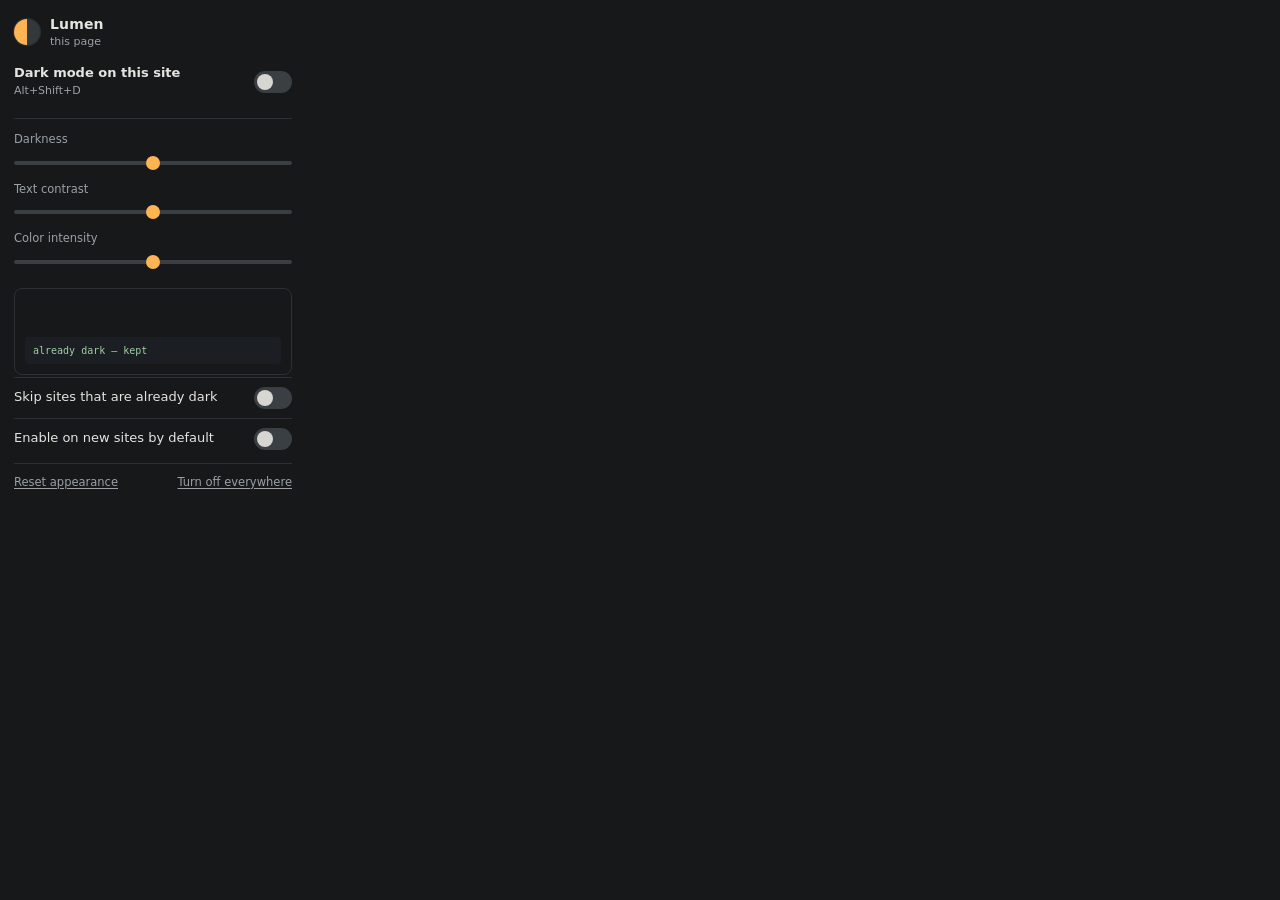
==== src/popup/popup.html @ c41f9b91 "first commit" ====
<!doctype html>
<html lang="en">
<head>
  <meta charset="utf-8">
  <link rel="stylesheet" href="popup.css">
</head>
<body>
  <header>
    <div class="mark" aria-hidden="true"></div>
    <div class="titles">
      <h1>Lumen</h1>
      <p id="site">this page</p>
    </div>
  </header>

  <div class="row primary">
    <label for="site-toggle">
      <span class="label">Dark mode on this site</span>
      <span class="hint" id="site-hint">Alt+Shift+D</span>
    </label>
    <button id="site-toggle" class="switch" role="switch" aria-checked="false"></button>
  </div>

  <p class="notice" id="notice" hidden></p>

  <div class="sliders" id="sliders">
    <div class="slider">
      <label for="darkness">Darkness <output id="darkness-out"></output></label>
      <input type="range" id="darkness" min="0" max="100" step="5">
    </div>
    <div class="slider">
      <label for="contrast">Text contrast <output id="contrast-out"></output></label>
      <input type="range" id="contrast" min="0" max="100" step="5">
    </div>
    <div class="slider">
      <label for="saturation">Color intensity <output id="saturation-out"></output></label>
      <input type="range" id="saturation" min="0" max="100" step="5">
    </div>
  </div>

  <div class="preview" id="preview">
    <div class="preview-page">
      <div class="preview-title"></div>
      <div class="preview-line"></div>
      <div class="preview-line short"></div>
      <pre class="preview-code">already dark — kept</pre>
    </div>
  </div>

  <div class="row">
    <label for="skip-dark">
      <span class="label">Skip sites that are already dark</span>
    </label>
    <button id="skip-dark" class="switch" role="switch" aria-checked="false"></button>
  </div>

  <div class="row">
    <label for="default-on">
      <span class="label">Enable on new sites by default</span>
    </label>
    <button id="default-on" class="switch" role="switch" aria-checked="false"></button>
  </div>

  <footer>
    <button id="reset" class="link">Reset appearance</button>
    <button id="master" class="link danger">Turn off everywhere</button>
  </footer>

  <script src="popup.js"></script>
</body>
</html>
---- src/popup/popup.css ----
:root {
  --bg: #16181a;
  --panel: #1e2124;
  --line: #2c3034;
  --text: #e6e4e1;
  --muted: #9aa0a6;
  --accent: #ffb454;
  color-scheme: dark;
}

* { box-sizing: border-box; }

body {
  width: 306px;
  margin: 0;
  padding: 14px;
  background: var(--bg);
  color: var(--text);
  font: 13px/1.45 system-ui, -apple-system, "Segoe UI", sans-serif;
}

header {
  display: flex;
  align-items: center;
  gap: 10px;
  margin-bottom: 14px;
}

.mark {
  width: 26px;
  height: 26px;
  border-radius: 50%;
  flex: none;
  background: linear-gradient(90deg, var(--accent) 0 50%, #33383d 50% 100%);
  box-shadow: 0 0 0 1px var(--line);
}

.titles h1 {
  margin: 0;
  font-size: 14px;
  font-weight: 600;
  letter-spacing: .01em;
}

.titles p {
  margin: 0;
  font-size: 11px;
  color: var(--muted);
  max-width: 220px;
  overflow: hidden;
  text-overflow: ellipsis;
  white-space: nowrap;
}

.row {
  display: flex;
  align-items: center;
  justify-content: space-between;
  gap: 12px;
  padding: 9px 0;
  border-top: 1px solid var(--line);
}

.row.primary {
  border-top: 0;
  padding-top: 0;
}

.row label { cursor: pointer; }

.label { display: block; }

.row.primary .label { font-weight: 600; }

.hint {
  display: block;
  font-size: 11px;
  color: var(--muted);
}

.switch {
  position: relative;
  width: 38px;
  height: 22px;
  flex: none;
  padding: 0;
  border: 0;
  border-radius: 11px;
  background: #3a3f44;
  cursor: pointer;
  transition: background .15s ease;
}

.switch::after {
  content: "";
  position: absolute;
  top: 3px;
  left: 3px;
  width: 16px;
  height: 16px;
  border-radius: 50%;
  background: #d8d6d3;
  transition: transform .15s ease;
}

.switch[aria-checked="true"] { background: var(--accent); }
.switch[aria-checked="true"]::after { transform: translateX(16px); background: #1a1c1e; }
.switch:focus-visible { outline: 2px solid var(--accent); outline-offset: 2px; }

.notice {
  margin: 10px 0 0;
  padding: 8px 10px;
  border-radius: 6px;
  background: #24282c;
  color: var(--muted);
  font-size: 11.5px;
}

.sliders {
  padding: 12px 0 4px;
  border-top: 1px solid var(--line);
  margin-top: 10px;
}

.sliders[data-disabled="true"] {
  opacity: .4;
  pointer-events: none;
}

.slider { margin-bottom: 10px; }

.slider label {
  display: flex;
  justify-content: space-between;
  font-size: 11.5px;
  color: var(--muted);
  margin-bottom: 4px;
}

.slider output { color: var(--text); font-variant-numeric: tabular-nums; }

input[type="range"] {
  width: 100%;
  height: 4px;
  margin: 0;
  appearance: none;
  border-radius: 2px;
  background: #3a3f44;
}

input[type="range"]::-webkit-slider-thumb {
  appearance: none;
  width: 14px;
  height: 14px;
  border-radius: 50%;
  background: var(--accent);
  cursor: pointer;
}

.preview {
  margin: 4px 0 2px;
  border: 1px solid var(--line);
  border-radius: 8px;
  overflow: hidden;
}

.preview-page { padding: 10px; }

.preview-title {
  height: 8px;
  width: 55%;
  border-radius: 2px;
  margin-bottom: 7px;
}

.preview-line {
  height: 5px;
  border-radius: 2px;
  margin-bottom: 5px;
}

.preview-line.short { width: 70%; }

.preview-code {
  margin: 8px 0 0;
  padding: 7px 8px;
  border-radius: 4px;
  font: 10px/1.3 ui-monospace, monospace;
  background: #1b1f23;
  color: #9fd0a0;
}

footer {
  display: flex;
  justify-content: space-between;
  padding-top: 10px;
  margin-top: 4px;
  border-top: 1px solid var(--line);
}

.link {
  background: none;
  border: 0;
  padding: 0;
  color: var(--muted);
  font: inherit;
  font-size: 11.5px;
  cursor: pointer;
  text-decoration: underline;
  text-underline-offset: 2px;
}

.link:hover { color: var(--text); }
.link.danger:hover { color: #ff8a80; }
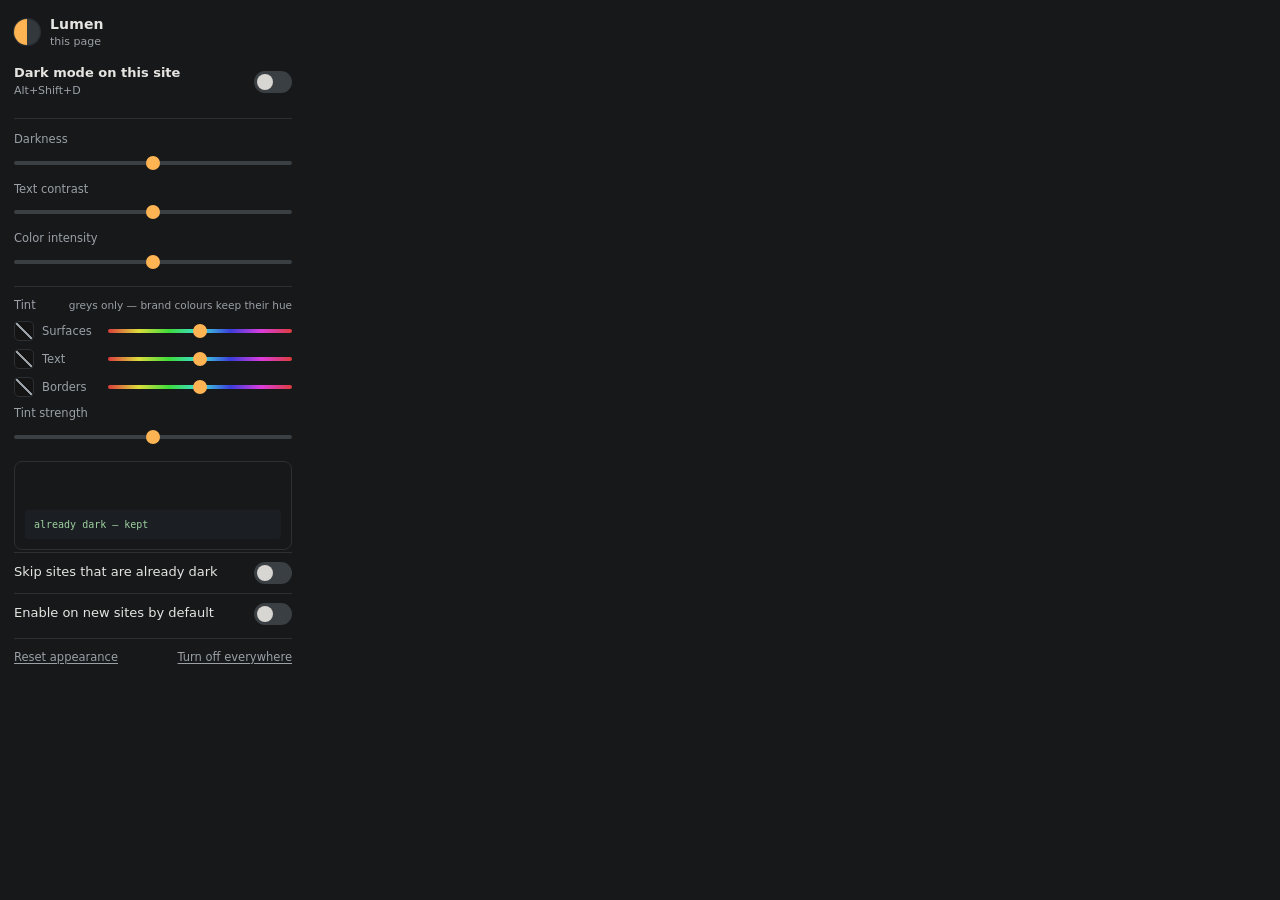
==== commit 27f188e7: "Add a per-role tint picker A dark mode does not have to be grey. The curves land every neutral on a " ====
--- a/src/popup/popup.html
+++ b/src/popup/popup.html
@@ -38,6 +38,42 @@
     </div>
   </div>
 
+  <div class="tints" id="tints">
+    <div class="tints-head">
+      <span>Tint</span>
+      <span class="hint">greys only — brand colours keep their hue</span>
+    </div>
+
+    <div class="tint-row">
+      <button class="swatch" id="tintSurface-swatch" aria-pressed="false"
+              aria-label="Tint surfaces"></button>
+      <label for="tintSurface">Surfaces</label>
+      <input type="range" class="hue" id="tintSurface" min="0" max="359" step="1"
+             aria-label="Surface tint hue">
+    </div>
+
+    <div class="tint-row">
+      <button class="swatch" id="tintText-swatch" aria-pressed="false"
+              aria-label="Tint text"></button>
+      <label for="tintText">Text</label>
+      <input type="range" class="hue" id="tintText" min="0" max="359" step="1"
+             aria-label="Text tint hue">
+    </div>
+
+    <div class="tint-row">
+      <button class="swatch" id="tintBorder-swatch" aria-pressed="false"
+              aria-label="Tint borders"></button>
+      <label for="tintBorder">Borders</label>
+      <input type="range" class="hue" id="tintBorder" min="0" max="359" step="1"
+             aria-label="Border tint hue">
+    </div>
+
+    <div class="slider">
+      <label for="tintStrength">Tint strength <output id="tintStrength-out"></output></label>
+      <input type="range" id="tintStrength" min="0" max="100" step="5">
+    </div>
+  </div>
+
   <div class="preview" id="preview">
     <div class="preview-page">
       <div class="preview-title"></div>
@@ -66,6 +102,7 @@
     <button id="master" class="link danger">Turn off everywhere</button>
   </footer>
 
+  <script src="../content/color.js"></script>
   <script src="popup.js"></script>
 </body>
 </html>
--- a/src/popup/popup.css
+++ b/src/popup/popup.css
@@ -157,6 +157,77 @@
   cursor: pointer;
 }
 
+/* --- tint --------------------------------------------------------------- */
+
+.tints {
+  padding: 10px 0 2px;
+  border-top: 1px solid var(--line);
+  margin-top: 2px;
+}
+
+.tints[data-disabled="true"] {
+  opacity: .4;
+  pointer-events: none;
+}
+
+.tints-head {
+  display: flex;
+  justify-content: space-between;
+  align-items: baseline;
+  gap: 8px;
+  font-size: 11.5px;
+  color: var(--muted);
+  margin-bottom: 8px;
+}
+
+.tints-head .hint {
+  font-size: 10.5px;
+  text-align: right;
+}
+
+.tint-row {
+  display: flex;
+  align-items: center;
+  gap: 8px;
+  margin-bottom: 8px;
+}
+
+.tint-row label {
+  width: 58px;
+  flex: none;
+  font-size: 11.5px;
+  color: var(--muted);
+  cursor: pointer;
+}
+
+.swatch {
+  width: 20px;
+  height: 20px;
+  flex: none;
+  padding: 0;
+  border: 1px solid var(--line);
+  border-radius: 5px;
+  background: #141414;
+  cursor: pointer;
+}
+
+/* Off is shown, not hidden: the swatch keeps the colour it would apply, struck
+   through, so turning it back on is one click and holds the same hue. */
+.swatch[aria-pressed="false"] {
+  background-image: linear-gradient(
+    45deg, transparent 45%, var(--muted) 45%, var(--muted) 55%, transparent 55%);
+}
+
+.swatch:focus-visible { outline: 2px solid var(--accent); outline-offset: 2px; }
+
+input[type="range"].hue {
+  background: linear-gradient(90deg,
+    hsl(0 70% 55%), hsl(60 70% 55%), hsl(120 70% 55%),
+    hsl(180 70% 55%), hsl(240 70% 55%), hsl(300 70% 55%), hsl(360 70% 55%));
+}
+
+.tint-row[data-off="true"] input[type="range"].hue { filter: grayscale(1); opacity: .5; }
+
 .preview {
   margin: 4px 0 2px;
   border: 1px solid var(--line);
@@ -184,6 +255,7 @@
 .preview-code {
   margin: 8px 0 0;
   padding: 7px 8px;
+  border: 1px solid transparent;
   border-radius: 4px;
   font: 10px/1.3 ui-monospace, monospace;
   background: #1b1f23;
